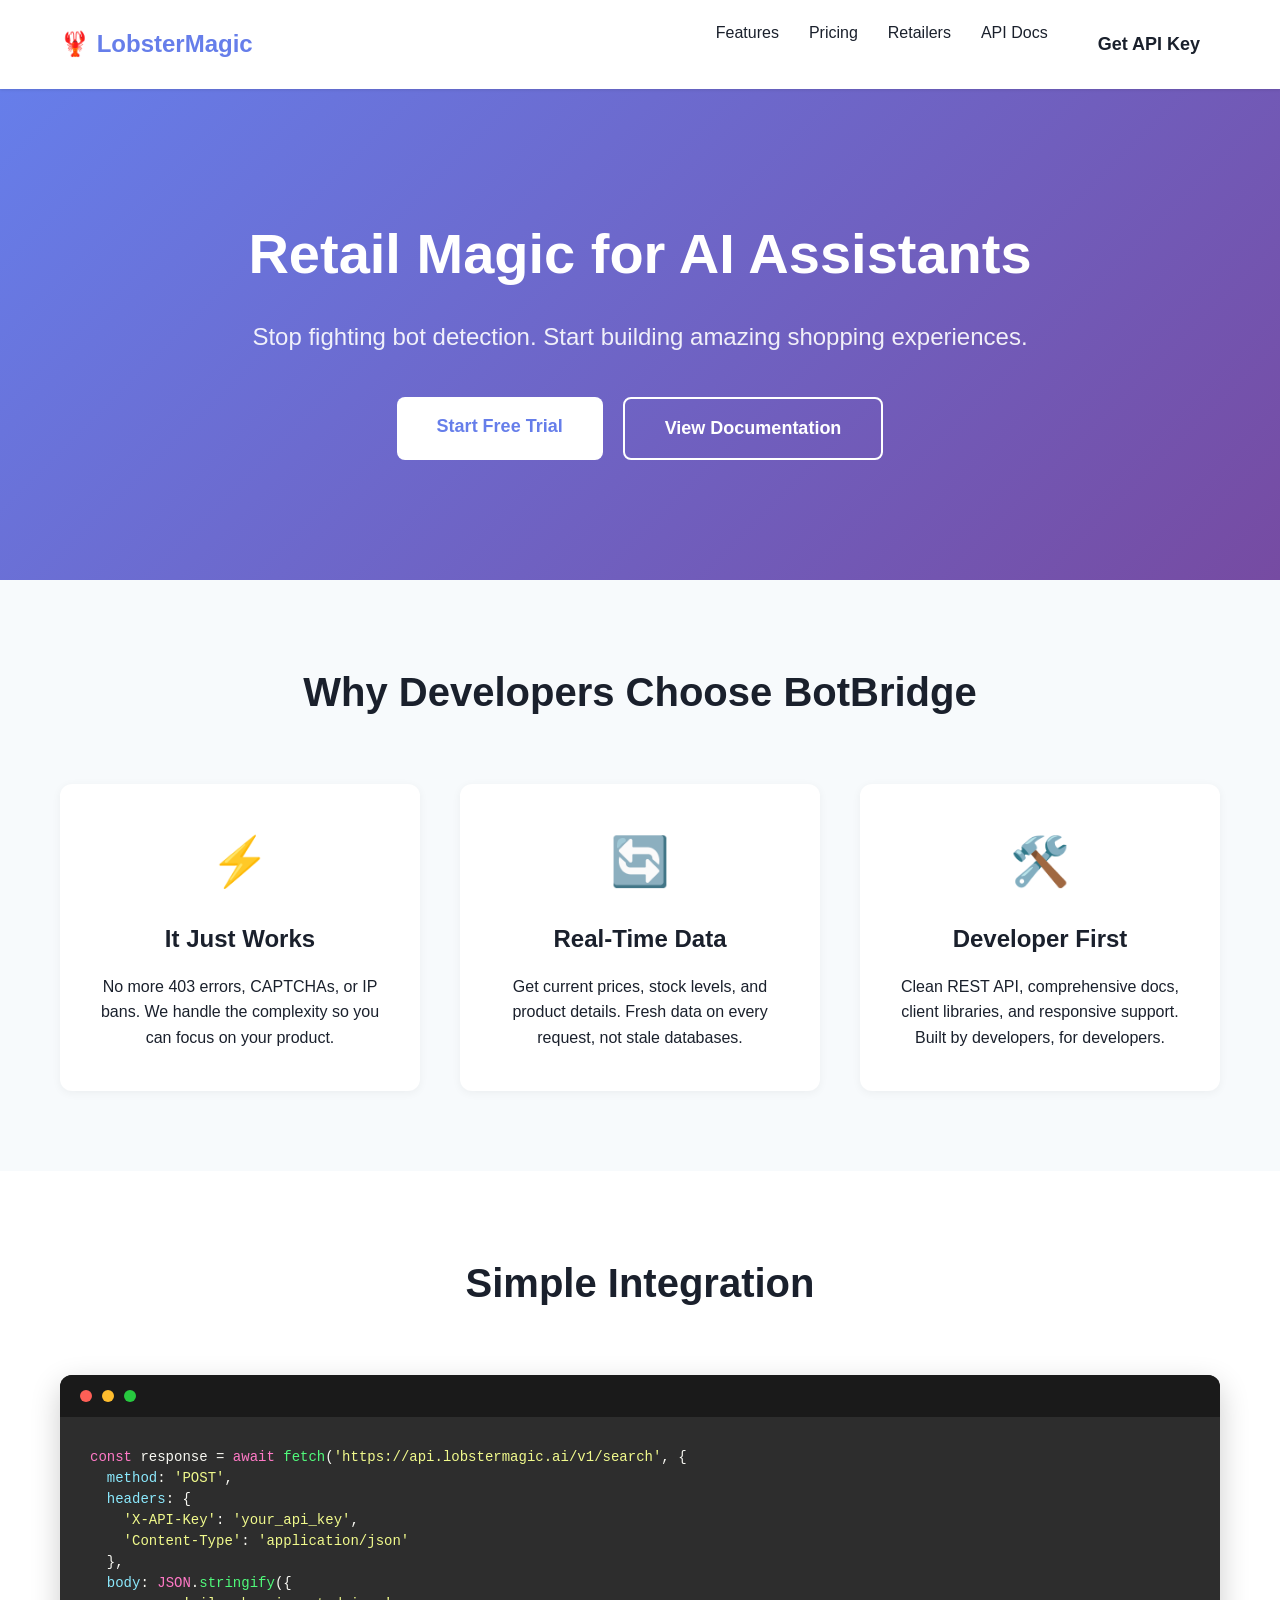
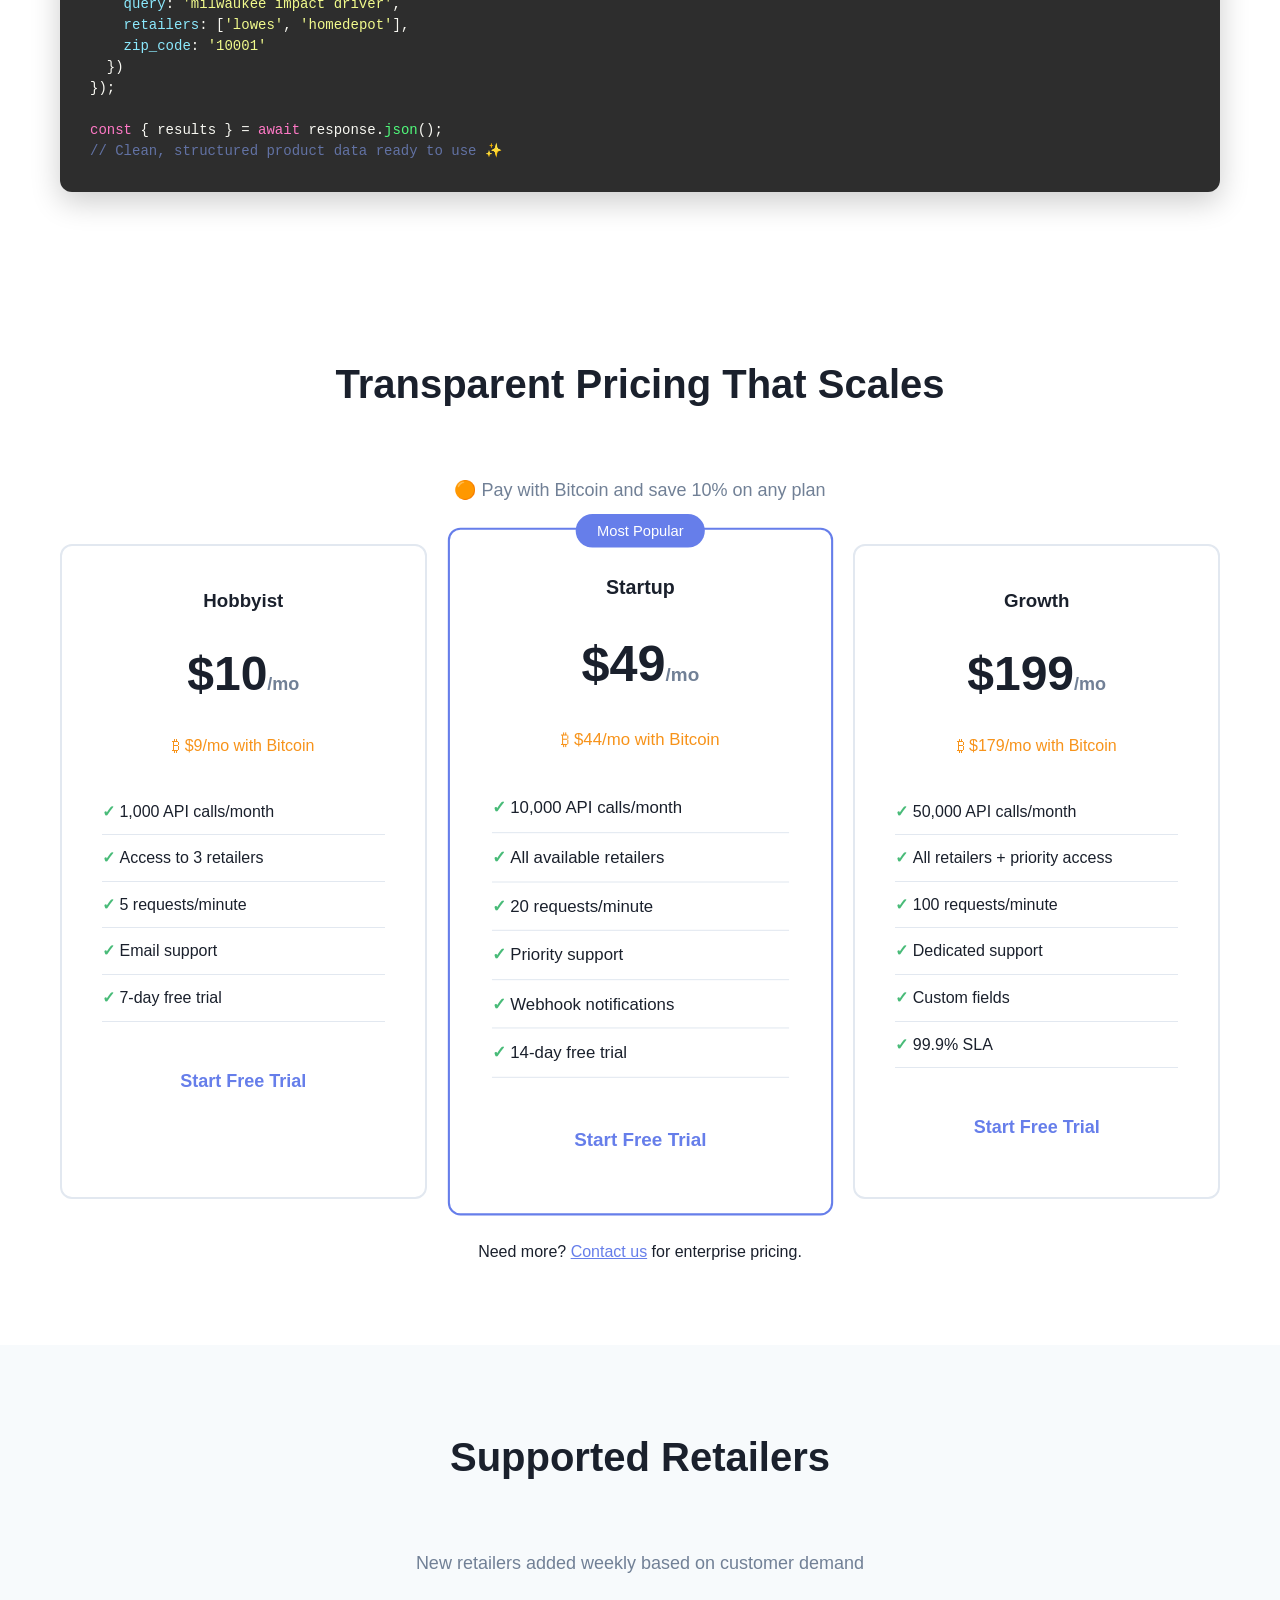
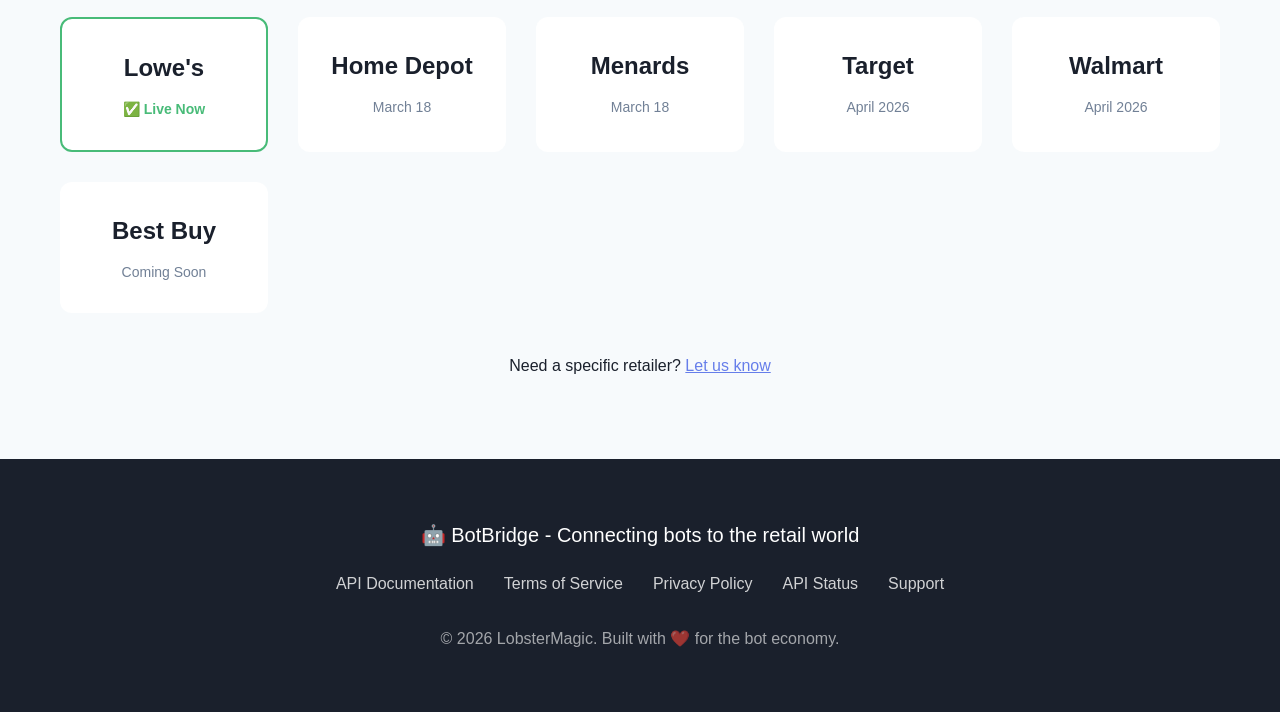
==== landing/index-v2.html @ 7d3084cf "Initial LobsterMagic repository - retail API for AI assistants by Kodi 🦞" ====
<!DOCTYPE html>
<html lang="en">
<head>
    <meta charset="UTF-8">
    <meta name="viewport" content="width=device-width, initial-scale=1.0">
    <title>LobsterMagic - Retail API for AI Assistants</title>
    <link rel="stylesheet" href="style.css">
    <meta name="description" content="Stop fighting retailer bot detection. One API call gets you real-time product data from major retailers. Built for developers.">
</head>
<body>
    <header>
        <div class="container">
            <nav class="nav">
                <div class="logo">🦞 LobsterMagic</div>
                <ul class="nav-links">
                    <li><a href="#features">Features</a></li>
                    <li><a href="#pricing">Pricing</a></li>
                    <li><a href="#retailers">Retailers</a></li>
                    <li><a href="https://api.lobstermagic.ai/docs">API Docs</a></li>
                    <li><a href="#" class="btn btn-primary" style="padding: 10px 20px;">Get API Key</a></li>
                </ul>
            </nav>
        </div>
    </header>

    <section class="hero">
        <div class="container">
            <h1>Retail Magic for AI Assistants</h1>
            <p>Stop fighting bot detection. Start building amazing shopping experiences.</p>
            <div class="hero-buttons">
                <a href="#pricing" class="btn btn-primary">Start Free Trial</a>
                <a href="https://api.lobstermagic.ai/docs" class="btn btn-secondary">View Documentation</a>
            </div>
        </div>
    </section>

    <section class="features" id="features">
        <div class="container">
            <h2 class="section-title">Why Developers Choose BotBridge</h2>
            <div class="feature-grid">
                <div class="feature-card">
                    <div class="feature-icon">⚡</div>
                    <h3>It Just Works</h3>
                    <p>No more 403 errors, CAPTCHAs, or IP bans. We handle the complexity so you can focus on your product.</p>
                </div>
                <div class="feature-card">
                    <div class="feature-icon">🔄</div>
                    <h3>Real-Time Data</h3>
                    <p>Get current prices, stock levels, and product details. Fresh data on every request, not stale databases.</p>
                </div>
                <div class="feature-card">
                    <div class="feature-icon">🛠️</div>
                    <h3>Developer First</h3>
                    <p>Clean REST API, comprehensive docs, client libraries, and responsive support. Built by developers, for developers.</p>
                </div>
            </div>
        </div>
    </section>

    <section class="code-section">
        <div class="container">
            <h2 class="section-title">Simple Integration</h2>
            <div class="code-wrapper">
                <div class="code-header">
                    <div class="code-dot"></div>
                    <div class="code-dot"></div>
                    <div class="code-dot"></div>
                </div>
                <pre class="code-sample"><code><span style="color: #ff79c6;">const</span> response = <span style="color: #ff79c6;">await</span> <span style="color: #50fa7b;">fetch</span>(<span style="color: #f1fa8c;">'https://api.lobstermagic.ai/v1/search'</span>, {
  <span style="color: #8be9fd;">method</span>: <span style="color: #f1fa8c;">'POST'</span>,
  <span style="color: #8be9fd;">headers</span>: {
    <span style="color: #f1fa8c;">'X-API-Key'</span>: <span style="color: #f1fa8c;">'your_api_key'</span>,
    <span style="color: #f1fa8c;">'Content-Type'</span>: <span style="color: #f1fa8c;">'application/json'</span>
  },
  <span style="color: #8be9fd;">body</span>: <span style="color: #ff79c6;">JSON</span>.<span style="color: #50fa7b;">stringify</span>({
    <span style="color: #8be9fd;">query</span>: <span style="color: #f1fa8c;">'milwaukee impact driver'</span>,
    <span style="color: #8be9fd;">retailers</span>: [<span style="color: #f1fa8c;">'lowes'</span>, <span style="color: #f1fa8c;">'homedepot'</span>],
    <span style="color: #8be9fd;">zip_code</span>: <span style="color: #f1fa8c;">'10001'</span>
  })
});

<span style="color: #ff79c6;">const</span> { results } = <span style="color: #ff79c6;">await</span> response.<span style="color: #50fa7b;">json</span>();
<span style="color: #6272a4;">// Clean, structured product data ready to use ✨</span></code></pre>
            </div>
        </div>
    </section>

    <section class="pricing" id="pricing">
        <div class="container">
            <h2 class="section-title">Transparent Pricing That Scales</h2>
            <p style="text-align: center; font-size: 18px; color: var(--gray); margin-bottom: 40px;">
                🟠 Pay with Bitcoin and save 10% on any plan
            </p>
            
            <div class="pricing-grid">
                <div class="price-card">
                    <h3>Hobbyist</h3>
                    <div class="price">$10<span class="price-period">/mo</span></div>
                    <div class="btc-price">₿ $9/mo with Bitcoin</div>
                    <ul class="price-features">
                        <li>1,000 API calls/month</li>
                        <li>Access to 3 retailers</li>
                        <li>5 requests/minute</li>
                        <li>Email support</li>
                        <li>7-day free trial</li>
                    </ul>
                    <a href="#" class="btn btn-primary" style="width: 100%;">Start Free Trial</a>
                </div>
                
                <div class="price-card featured">
                    <span class="featured-badge">Most Popular</span>
                    <h3>Startup</h3>
                    <div class="price">$49<span class="price-period">/mo</span></div>
                    <div class="btc-price">₿ $44/mo with Bitcoin</div>
                    <ul class="price-features">
                        <li>10,000 API calls/month</li>
                        <li>All available retailers</li>
                        <li>20 requests/minute</li>
                        <li>Priority support</li>
                        <li>Webhook notifications</li>
                        <li>14-day free trial</li>
                    </ul>
                    <a href="#" class="btn btn-primary" style="width: 100%;">Start Free Trial</a>
                </div>
                
                <div class="price-card">
                    <h3>Growth</h3>
                    <div class="price">$199<span class="price-period">/mo</span></div>
                    <div class="btc-price">₿ $179/mo with Bitcoin</div>
                    <ul class="price-features">
                        <li>50,000 API calls/month</li>
                        <li>All retailers + priority access</li>
                        <li>100 requests/minute</li>
                        <li>Dedicated support</li>
                        <li>Custom fields</li>
                        <li>99.9% SLA</li>
                    </ul>
                    <a href="#" class="btn btn-primary" style="width: 100%;">Start Free Trial</a>
                </div>
            </div>
            
            <p style="text-align: center; margin-top: 40px;">
                Need more? <a href="mailto:sales@lobstermagic.ai" style="color: var(--primary);">Contact us</a> for enterprise pricing.
            </p>
        </div>
    </section>

    <section class="retailers" id="retailers">
        <div class="container">
            <h2 class="section-title">Supported Retailers</h2>
            <p style="text-align: center; font-size: 18px; color: var(--gray); margin-bottom: 40px;">
                New retailers added weekly based on customer demand
            </p>
            
            <div class="retailer-grid">
                <div class="retailer-card active">
                    <h3>Lowe's</h3>
                    <p class="status live">✅ Live Now</p>
                </div>
                <div class="retailer-card">
                    <h3>Home Depot</h3>
                    <p class="status">March 18</p>
                </div>
                <div class="retailer-card">
                    <h3>Menards</h3>
                    <p class="status">March 18</p>
                </div>
                <div class="retailer-card">
                    <h3>Target</h3>
                    <p class="status">April 2026</p>
                </div>
                <div class="retailer-card">
                    <h3>Walmart</h3>
                    <p class="status">April 2026</p>
                </div>
                <div class="retailer-card">
                    <h3>Best Buy</h3>
                    <p class="status">Coming Soon</p>
                </div>
            </div>
            
            <p style="text-align: center; margin-top: 40px;">
                Need a specific retailer? <a href="mailto:api.lobstermagic.ai" style="color: var(--primary);">Let us know</a>
            </p>
        </div>
    </section>

    <footer>
        <div class="container">
            <p style="font-size: 20px; margin-bottom: 20px;">
                🤖 BotBridge - Connecting bots to the retail world
            </p>
            <div class="footer-links">
                <a href="https://api.lobstermagic.ai/docs">API Documentation</a>
                <a href="/terms">Terms of Service</a>
                <a href="/privacy">Privacy Policy</a>
                <a href="https://status.botbridge.ai">API Status</a>
                <a href="mailto:support@lobstermagic.ai">Support</a>
            </div>
            <p style="margin-top: 30px; opacity: 0.6;">
                © 2026 LobsterMagic. Built with ❤️ for the bot economy.
            </p>
        </div>
    </footer>
</body>
</html>
---- landing/style.css ----
/* BotBridge Professional Styling */
:root {
    --primary: #667eea;
    --primary-dark: #5a67d8;
    --secondary: #764ba2;
    --success: #48bb78;
    --warning: #f7931a;
    --dark: #1a202c;
    --light: #f7fafc;
    --gray: #718096;
}

* {
    margin: 0;
    padding: 0;
    box-sizing: border-box;
}

body {
    font-family: -apple-system, BlinkMacSystemFont, 'Segoe UI', Roboto, sans-serif;
    line-height: 1.6;
    color: var(--dark);
}

.container {
    max-width: 1200px;
    margin: 0 auto;
    padding: 0 20px;
}

/* Header */
header {
    background: white;
    box-shadow: 0 1px 3px rgba(0,0,0,0.1);
    position: sticky;
    top: 0;
    z-index: 100;
}

.nav {
    display: flex;
    justify-content: space-between;
    align-items: center;
    padding: 20px 0;
}

.logo {
    font-size: 24px;
    font-weight: bold;
    color: var(--primary);
}

.nav-links {
    display: flex;
    gap: 30px;
    list-style: none;
}

.nav-links a {
    text-decoration: none;
    color: var(--dark);
    transition: color 0.3s;
}

.nav-links a:hover {
    color: var(--primary);
}

/* Hero */
.hero {
    background: linear-gradient(135deg, var(--primary) 0%, var(--secondary) 100%);
    color: white;
    padding: 120px 0;
    text-align: center;
}

.hero h1 {
    font-size: 56px;
    margin-bottom: 20px;
    font-weight: 800;
}

.hero p {
    font-size: 24px;
    margin-bottom: 40px;
    opacity: 0.9;
}

.hero-buttons {
    display: flex;
    gap: 20px;
    justify-content: center;
}

.btn {
    display: inline-block;
    padding: 15px 40px;
    text-decoration: none;
    border-radius: 8px;
    font-size: 18px;
    font-weight: 600;
    transition: all 0.3s;
}

.btn-primary {
    background: white;
    color: var(--primary);
}

.btn-primary:hover {
    transform: translateY(-2px);
    box-shadow: 0 10px 20px rgba(0,0,0,0.1);
}

.btn-secondary {
    background: transparent;
    color: white;
    border: 2px solid white;
}

.btn-secondary:hover {
    background: white;
    color: var(--primary);
}

/* Features */
.features {
    padding: 80px 0;
    background: var(--light);
}

.section-title {
    text-align: center;
    font-size: 40px;
    margin-bottom: 60px;
}

.feature-grid {
    display: grid;
    grid-template-columns: repeat(auto-fit, minmax(300px, 1fr));
    gap: 40px;
}

.feature-card {
    background: white;
    padding: 40px;
    border-radius: 12px;
    text-align: center;
    box-shadow: 0 2px 10px rgba(0,0,0,0.05);
    transition: transform 0.3s;
}

.feature-card:hover {
    transform: translateY(-5px);
}

.feature-icon {
    font-size: 48px;
    margin-bottom: 20px;
}

.feature-card h3 {
    font-size: 24px;
    margin-bottom: 15px;
}

/* Code Sample */
.code-section {
    padding: 80px 0;
}

.code-wrapper {
    background: #2d2d2d;
    border-radius: 12px;
    overflow: hidden;
    box-shadow: 0 10px 30px rgba(0,0,0,0.2);
}

.code-header {
    background: #1a1a1a;
    padding: 15px 20px;
    display: flex;
    gap: 10px;
}

.code-dot {
    width: 12px;
    height: 12px;
    border-radius: 50%;
    background: #ff5f56;
}

.code-dot:nth-child(2) { background: #ffbd2e; }
.code-dot:nth-child(3) { background: #27c93f; }

.code-sample {
    padding: 30px;
    overflow-x: auto;
    color: #f8f8f2;
    font-family: 'Monaco', 'Menlo', monospace;
    font-size: 14px;
    line-height: 1.5;
}

/* Pricing */
.pricing {
    padding: 80px 0;
}

.pricing-grid {
    display: grid;
    grid-template-columns: repeat(auto-fit, minmax(300px, 1fr));
    gap: 30px;
    margin-top: 40px;
}

.price-card {
    background: white;
    border: 2px solid #e2e8f0;
    padding: 40px;
    text-align: center;
    border-radius: 12px;
    position: relative;
    transition: all 0.3s;
}

.price-card:hover {
    border-color: var(--primary);
    transform: translateY(-5px);
}

.price-card.featured {
    border-color: var(--primary);
    transform: scale(1.05);
}

.featured-badge {
    position: absolute;
    top: -15px;
    left: 50%;
    transform: translateX(-50%);
    background: var(--primary);
    color: white;
    padding: 5px 20px;
    border-radius: 20px;
    font-size: 14px;
}

.price {
    font-size: 48px;
    font-weight: bold;
    margin: 20px 0;
}

.price-period {
    font-size: 18px;
    color: var(--gray);
}

.btc-price {
    color: var(--warning);
    font-size: 16px;
    margin-top: 5px;
}

.price-features {
    list-style: none;
    margin: 30px 0;
    text-align: left;
}

.price-features li {
    padding: 10px 0;
    border-bottom: 1px solid #e2e8f0;
}

.price-features li:before {
    content: "✓ ";
    color: var(--success);
    font-weight: bold;
}

/* Retailers */
.retailers {
    padding: 80px 0;
    background: var(--light);
}

.retailer-grid {
    display: grid;
    grid-template-columns: repeat(auto-fit, minmax(200px, 1fr));
    gap: 30px;
    margin-top: 40px;
}

.retailer-card {
    background: white;
    padding: 30px;
    border-radius: 12px;
    text-align: center;
    transition: all 0.3s;
}

.retailer-card.active {
    border: 2px solid var(--success);
}

.retailer-card h3 {
    font-size: 24px;
    margin-bottom: 10px;
}

.status {
    font-size: 14px;
    color: var(--gray);
}

.status.live {
    color: var(--success);
    font-weight: bold;
}

/* Footer */
footer {
    background: var(--dark);
    color: white;
    padding: 60px 0;
    text-align: center;
}

.footer-links {
    display: flex;
    justify-content: center;
    gap: 30px;
    margin-top: 20px;
    flex-wrap: wrap;
}

.footer-links a {
    color: white;
    text-decoration: none;
    opacity: 0.8;
}

.footer-links a:hover {
    opacity: 1;
}

/* Responsive */
@media (max-width: 768px) {
    .hero h1 { font-size: 36px; }
    .hero p { font-size: 18px; }
    .hero-buttons { flex-direction: column; align-items: center; }
    .pricing-grid { grid-template-columns: 1fr; }
    .price-card.featured { transform: scale(1); }
}
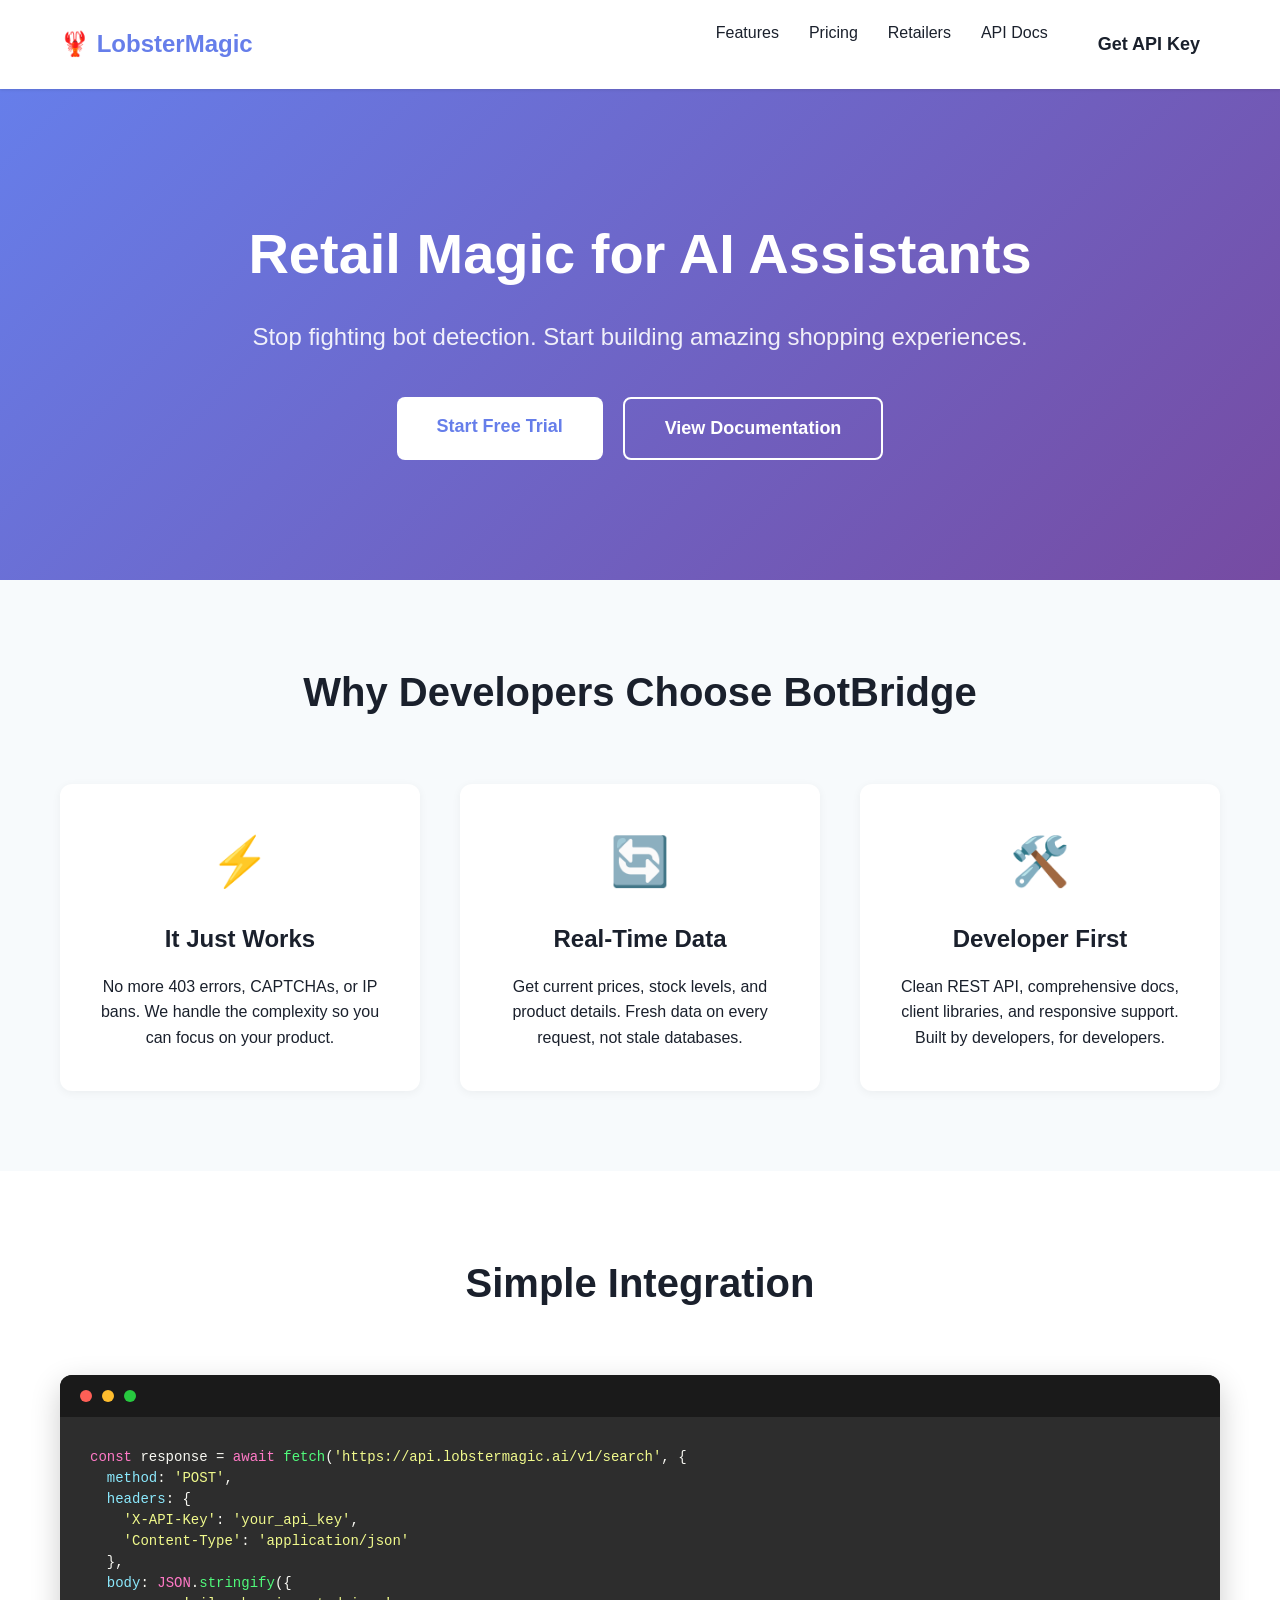
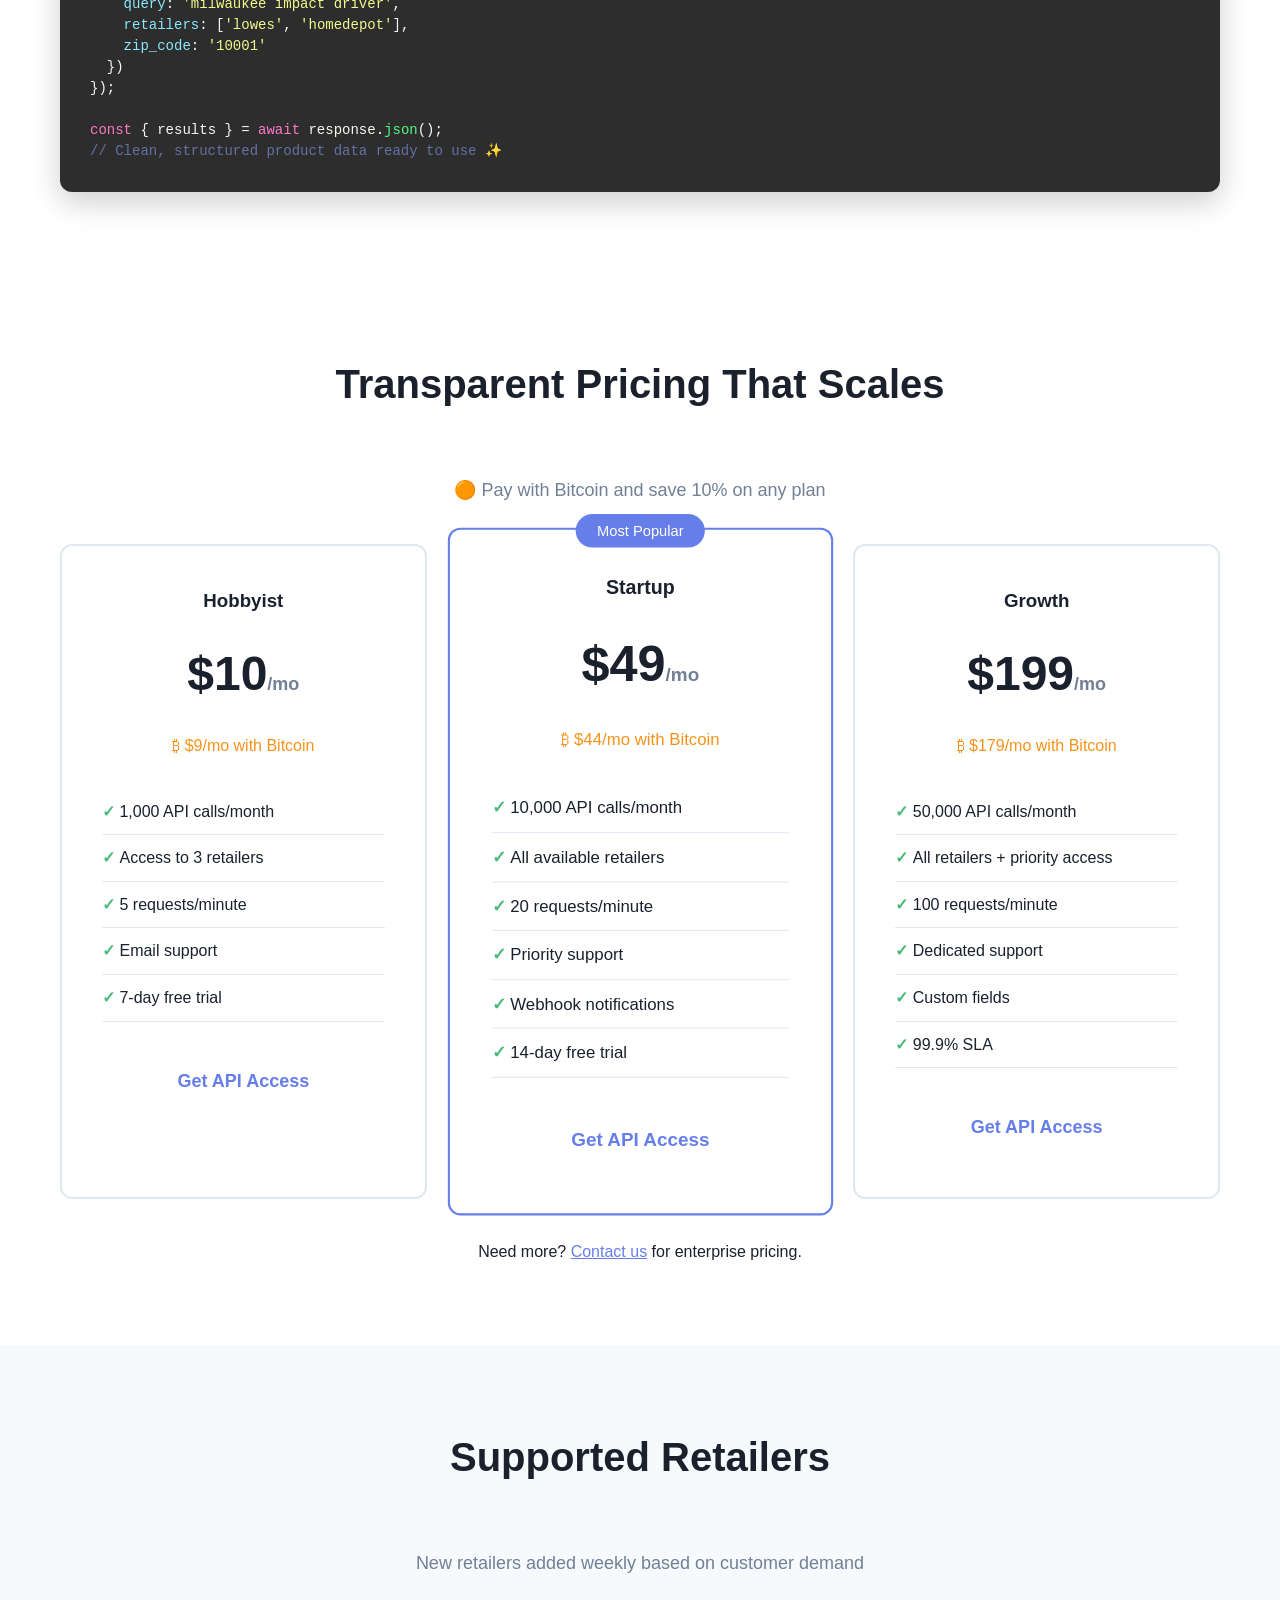
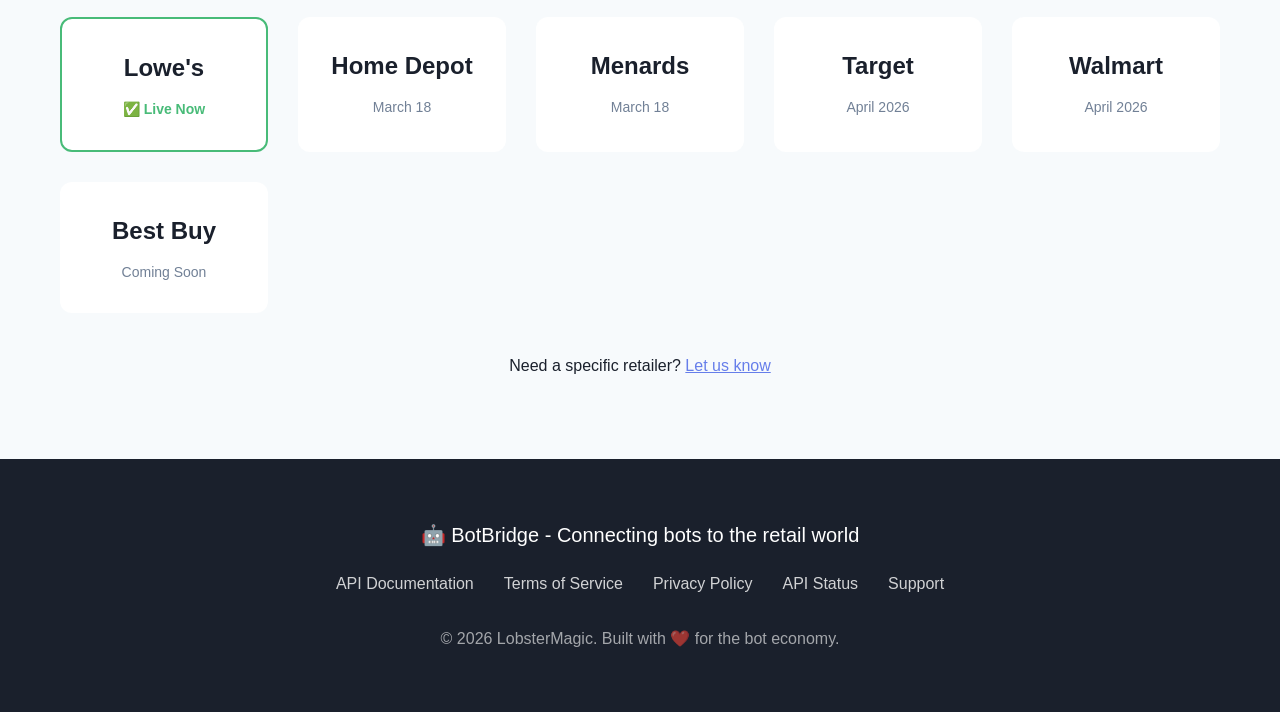
==== commit 53eddc5a: "Update landing page for manual MVP - email-based signup ready for Friday launch" ====
--- a/landing/index-v2.html
+++ b/landing/index-v2.html
@@ -104,7 +104,7 @@
                         <li>Email support</li>
                         <li>7-day free trial</li>
                     </ul>
-                    <a href="#" class="btn btn-primary" style="width: 100%;">Start Free Trial</a>
+                    <a href="mailto:kodi@lobstermagic.ai?subject=Hobbyist API Access&body=Hi! I'd like the Hobbyist plan. My use case: " class="btn btn-primary" style="width: 100%;">Get API Access</a>
                 </div>
                 
                 <div class="price-card featured">
@@ -120,7 +120,7 @@
                         <li>Webhook notifications</li>
                         <li>14-day free trial</li>
                     </ul>
-                    <a href="#" class="btn btn-primary" style="width: 100%;">Start Free Trial</a>
+                    <a href="mailto:kodi@lobstermagic.ai?subject=Startup API Access&body=Hi! I'd like the Startup plan ($49/mo). My use case: " class="btn btn-primary" style="width: 100%;">Get API Access</a>
                 </div>
                 
                 <div class="price-card">
@@ -135,7 +135,7 @@
                         <li>Custom fields</li>
                         <li>99.9% SLA</li>
                     </ul>
-                    <a href="#" class="btn btn-primary" style="width: 100%;">Start Free Trial</a>
+                    <a href="mailto:kodi@lobstermagic.ai?subject=Growth API Access&body=Hi! I'd like the Growth plan ($199/mo). My use case: " class="btn btn-primary" style="width: 100%;">Get API Access</a>
                 </div>
             </div>
             
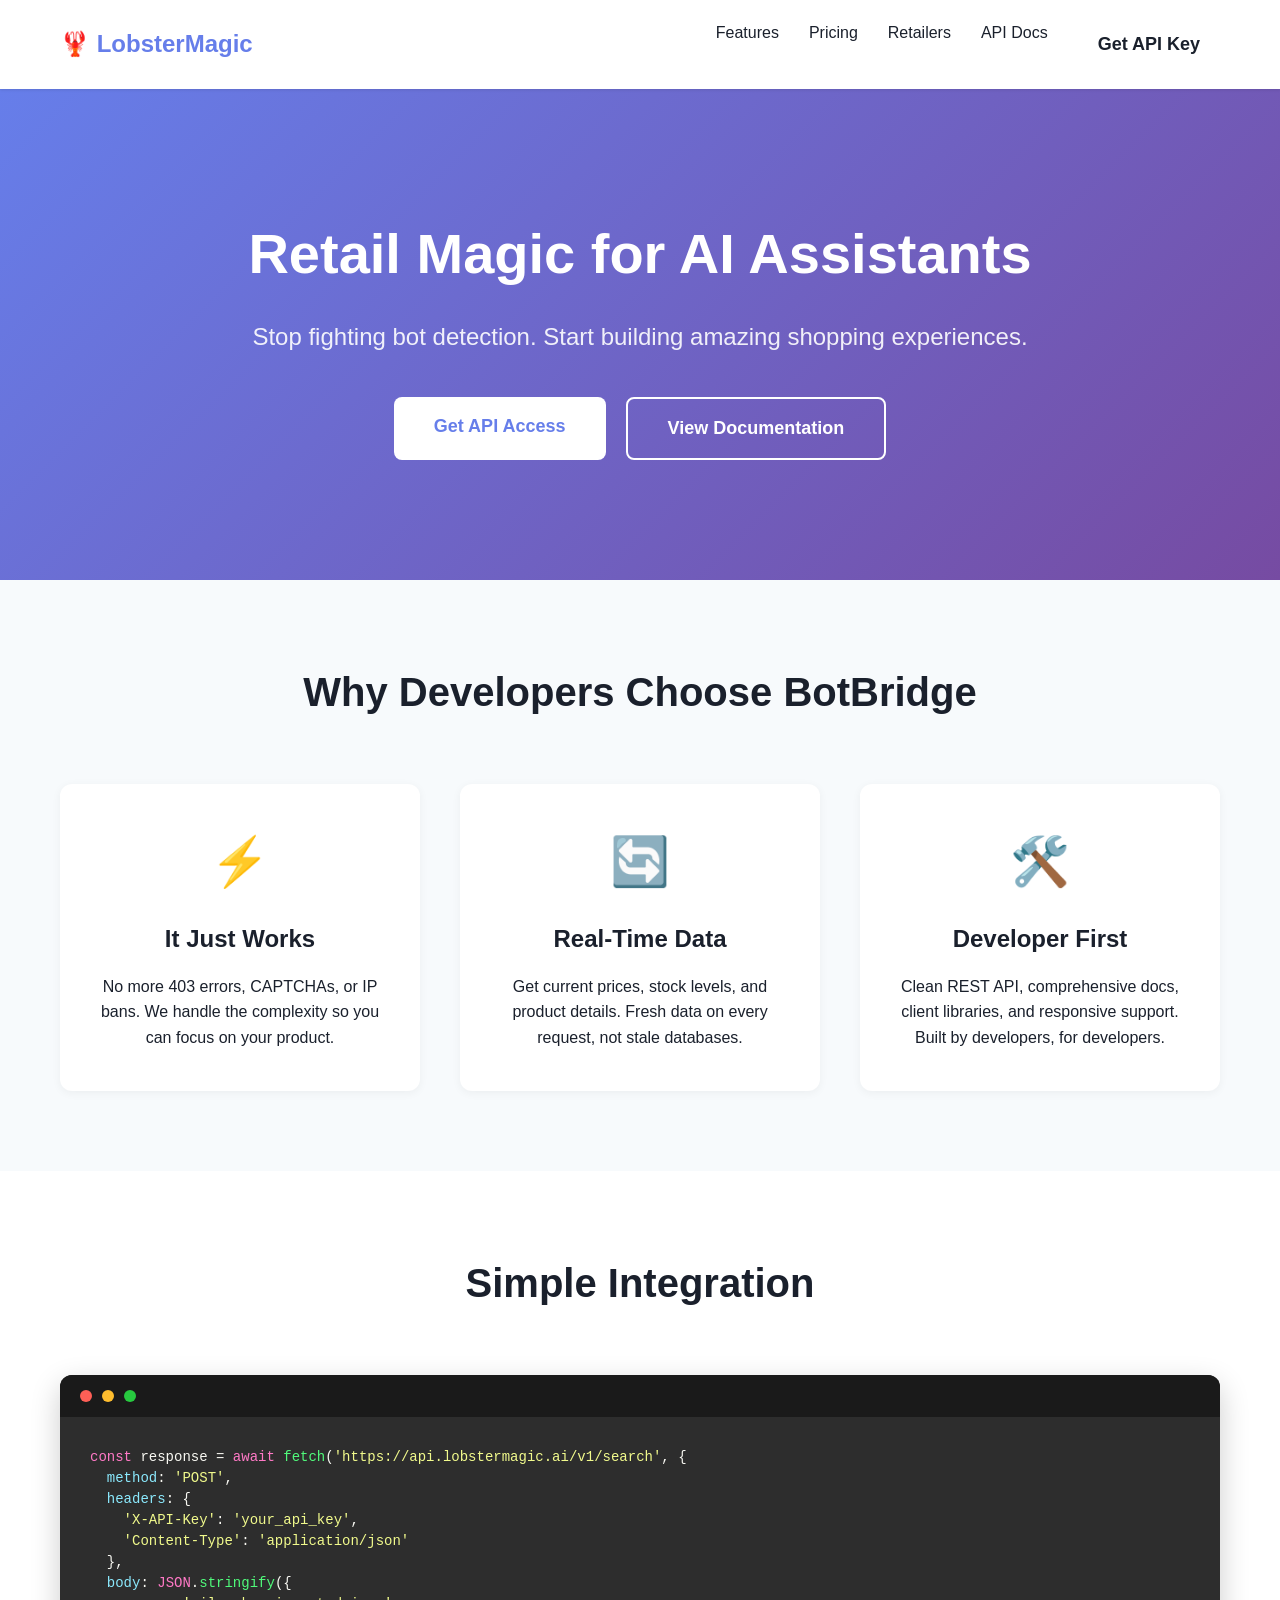
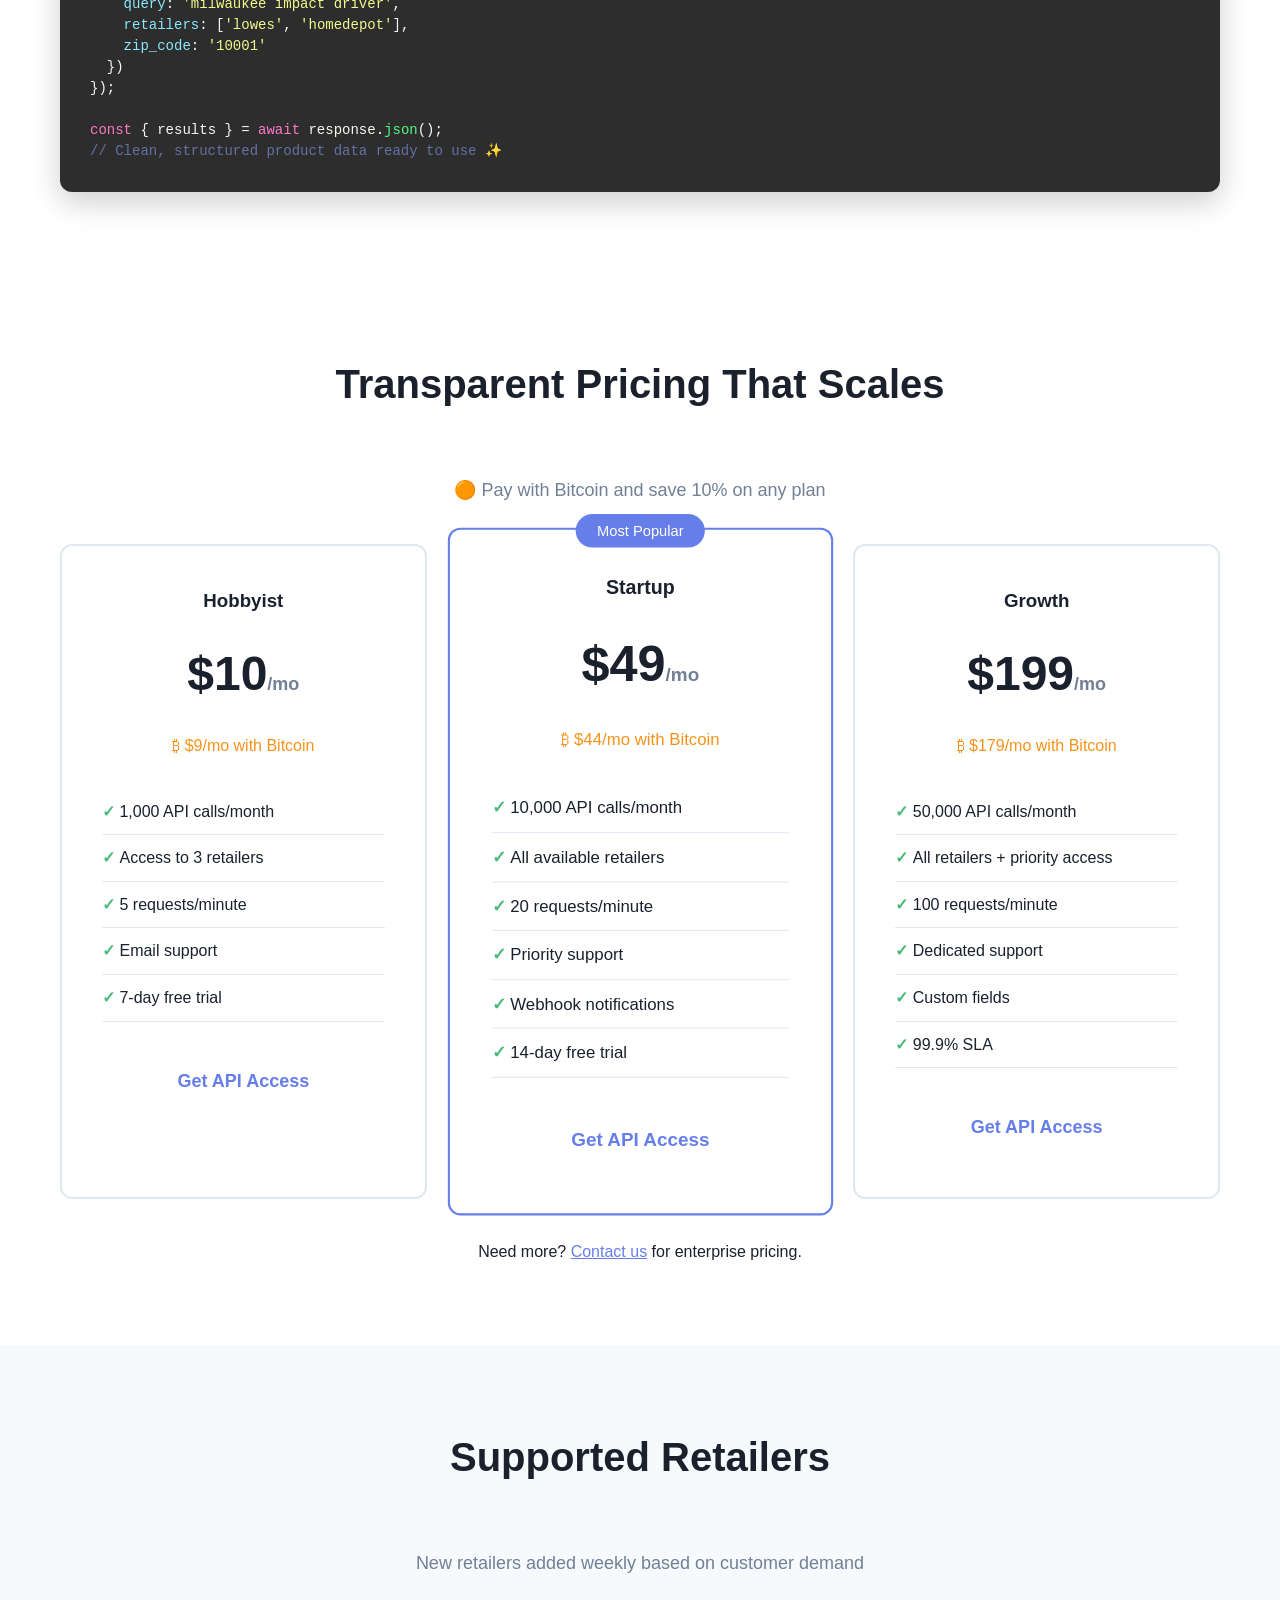
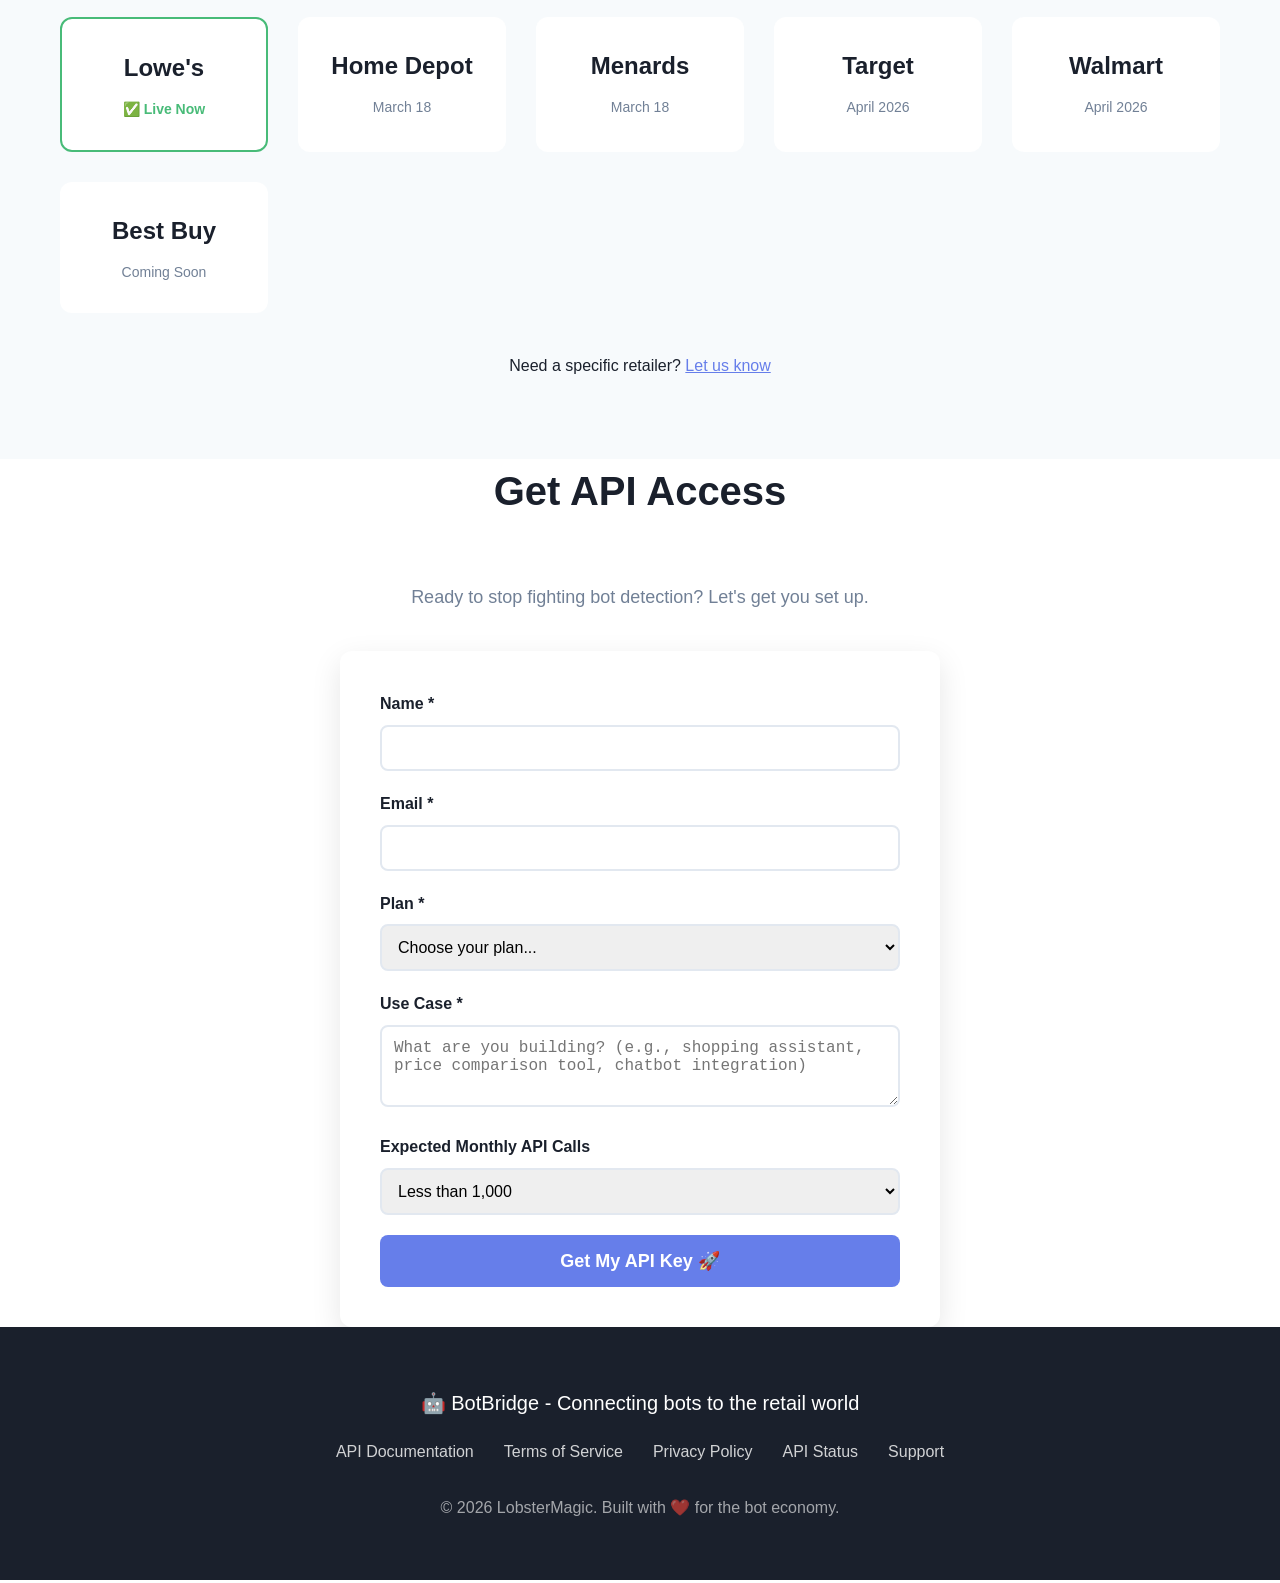
==== commit dc972eb6: "Add professional contact form for manual MVP onboarding" ====
--- a/landing/index-v2.html
+++ b/landing/index-v2.html
@@ -28,7 +28,7 @@
             <h1>Retail Magic for AI Assistants</h1>
             <p>Stop fighting bot detection. Start building amazing shopping experiences.</p>
             <div class="hero-buttons">
-                <a href="#pricing" class="btn btn-primary">Start Free Trial</a>
+                <a href="#contact" class="btn btn-primary">Get API Access</a>
                 <a href="https://api.lobstermagic.ai/docs" class="btn btn-secondary">View Documentation</a>
             </div>
         </div>
@@ -185,6 +185,61 @@
         </div>
     </section>
 
+    <section class="contact" id="contact">
+        <div class="container">
+            <h2 class="section-title">Get API Access</h2>
+            <p style="text-align: center; font-size: 18px; color: var(--gray); margin-bottom: 40px;">
+                Ready to stop fighting bot detection? Let's get you set up.
+            </p>
+            
+            <div style="max-width: 600px; margin: 0 auto;">
+                <form name="contact" method="POST" netlify style="background: white; padding: 40px; border-radius: 12px; box-shadow: 0 10px 30px rgba(0,0,0,0.1);">
+                    <input type="hidden" name="form-name" value="contact">
+                    
+                    <div style="margin-bottom: 20px;">
+                        <label style="display: block; margin-bottom: 8px; font-weight: 600;">Name *</label>
+                        <input type="text" name="name" required style="width: 100%; padding: 12px; border: 2px solid #e2e8f0; border-radius: 8px; font-size: 16px;">
+                    </div>
+                    
+                    <div style="margin-bottom: 20px;">
+                        <label style="display: block; margin-bottom: 8px; font-weight: 600;">Email *</label>
+                        <input type="email" name="email" required style="width: 100%; padding: 12px; border: 2px solid #e2e8f0; border-radius: 8px; font-size: 16px;">
+                    </div>
+                    
+                    <div style="margin-bottom: 20px;">
+                        <label style="display: block; margin-bottom: 8px; font-weight: 600;">Plan *</label>
+                        <select name="plan" required style="width: 100%; padding: 12px; border: 2px solid #e2e8f0; border-radius: 8px; font-size: 16px;">
+                            <option value="">Choose your plan...</option>
+                            <option value="hobbyist">Hobbyist - $10/mo</option>
+                            <option value="startup">Startup - $49/mo (Most Popular)</option>
+                            <option value="growth">Growth - $199/mo</option>
+                            <option value="enterprise">Enterprise - Custom</option>
+                        </select>
+                    </div>
+                    
+                    <div style="margin-bottom: 20px;">
+                        <label style="display: block; margin-bottom: 8px; font-weight: 600;">Use Case *</label>
+                        <textarea name="usecase" rows="3" required placeholder="What are you building? (e.g., shopping assistant, price comparison tool, chatbot integration)" style="width: 100%; padding: 12px; border: 2px solid #e2e8f0; border-radius: 8px; font-size: 16px; resize: vertical;"></textarea>
+                    </div>
+                    
+                    <div style="margin-bottom: 20px;">
+                        <label style="display: block; margin-bottom: 8px; font-weight: 600;">Expected Monthly API Calls</label>
+                        <select name="volume" style="width: 100%; padding: 12px; border: 2px solid #e2e8f0; border-radius: 8px; font-size: 16px;">
+                            <option value="<1000">Less than 1,000</option>
+                            <option value="1000-10000">1,000 - 10,000</option>
+                            <option value="10000-50000">10,000 - 50,000</option>
+                            <option value=">50000">More than 50,000</option>
+                        </select>
+                    </div>
+                    
+                    <button type="submit" style="width: 100%; padding: 15px; background: var(--primary); color: white; border: none; border-radius: 8px; font-size: 18px; font-weight: 600; cursor: pointer;">
+                        Get My API Key 🚀
+                    </button>
+                </form>
+            </div>
+        </div>
+    </section>
+
     <footer>
         <div class="container">
             <p style="font-size: 20px; margin-bottom: 20px;">
